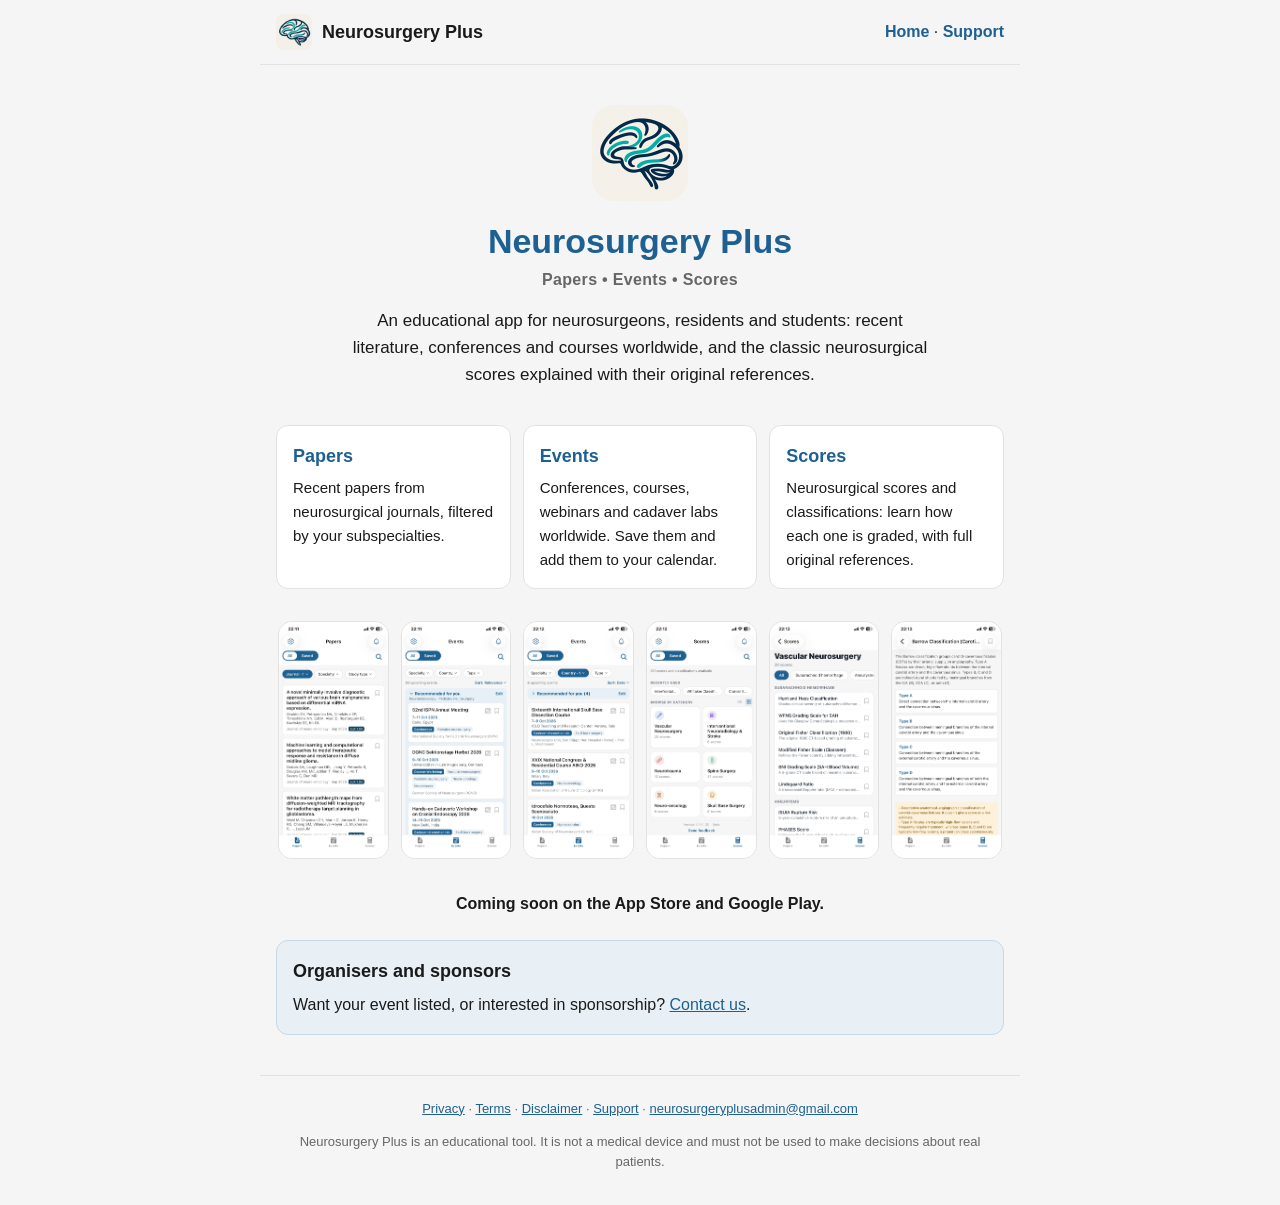
==== index.html @ bbdffee3 "Website: home, legal pages, support Generated by `npm run publish-site` in the app repo (scripts/sit" ====
<!doctype html>
<html lang="en">
<head>
<meta charset="utf-8">
<meta name="viewport" content="width=device-width, initial-scale=1">
<title>Neurosurgery Plus</title>
<meta name="description" content="An educational app for neurosurgeons, residents and students: recent papers, conferences and courses worldwide, and neurosurgical scores with their original references.">
<link rel="canonical" href="https://neurosurgeryplus.com/">
<link rel="icon" type="image/png" sizes="32x32" href="img/favicon-32.png">
<link rel="apple-touch-icon" href="img/apple-touch-icon.png">
<meta name="theme-color" content="#1e6091">
<meta property="og:type" content="website">
<meta property="og:site_name" content="Neurosurgery Plus">
<meta property="og:title" content="Neurosurgery Plus">
<meta property="og:description" content="An educational app for neurosurgeons, residents and students: recent papers, conferences and courses worldwide, and neurosurgical scores with their original references.">
<meta property="og:url" content="https://neurosurgeryplus.com/">
<meta property="og:image" content="https://neurosurgeryplus.com/img/og-image.png">
<meta property="og:image:width" content="1200">
<meta property="og:image:height" content="630">
<meta name="twitter:card" content="summary_large_image">
<link rel="stylesheet" href="style.css">
</head>
<body>
<header class="site-header">
  <a class="brand" href="./"><img src="img/icon-192.png" width="36" height="36" alt="">Neurosurgery Plus</a>
  <nav aria-label="Main"><a href="./">Home</a> · <a href="support/">Support</a></nav>
</header>
<main>
<section class="hero">
  <img src="img/icon-192.png" width="96" height="96" alt="Neurosurgery Plus icon">
  <h1>Neurosurgery Plus</h1>
  <p class="tagline">Papers • Events • Scores</p>
  <p class="intro">An educational app for neurosurgeons, residents and students: recent literature, conferences and courses worldwide, and the classic neurosurgical scores explained with their original references.</p>
</section>
<section class="features">
  <div class="feature"><h2>Papers</h2><p>Recent papers from neurosurgical journals, filtered by your subspecialties.</p></div>
  <div class="feature"><h2>Events</h2><p>Conferences, courses, webinars and cadaver labs worldwide. Save them and add them to your calendar.</p></div>
  <div class="feature"><h2>Scores</h2><p>Neurosurgical scores and classifications: learn how each one is graded, with full original references.</p></div>
</section>
<section class="screens" aria-label="Screenshots">
  <div class="shots">
    <img src="img/screenshot-1-papers.webp" width="924" height="2000" loading="lazy" alt="Papers: recent papers with your journal filter">
    <img src="img/screenshot-2-events.webp" width="924" height="2000" loading="lazy" alt="Events: recommended for you">
    <img src="img/screenshot-3-events-country.webp" width="924" height="2000" loading="lazy" alt="Events filtered by country">
    <img src="img/screenshot-4-scores.webp" width="924" height="2000" loading="lazy" alt="Scores: browse by category">
    <img src="img/screenshot-5-score-list.webp" width="924" height="2000" loading="lazy" alt="Vascular Neurosurgery scores">
    <img src="img/screenshot-6-score.webp" width="924" height="2000" loading="lazy" alt="A classification with its grades explained">
  </div>
</section>
<section class="store">
  <p>Coming soon on the App Store and Google Play.</p>
  <!-- Store badges go here once the app is live: the official "Download on the
       App Store" and "Get it on Google Play" badges, used as Apple's and
       Google's guidelines require, each linking to the store page. -->
</section>
<section class="organisers">
  <h2>Organisers and sponsors</h2>
  <p>Want your event listed, or interested in sponsorship? <a href="mailto:neurosurgeryplusadmin@gmail.com">Contact us</a>.</p>
</section>
</main>
<footer class="site-footer">
  <nav aria-label="Footer">
    <a href="privacy/">Privacy</a> · <a href="terms/">Terms</a> · <a href="disclaimer/">Disclaimer</a> · <a href="support/">Support</a> · <a href="mailto:neurosurgeryplusadmin@gmail.com">neurosurgeryplusadmin@gmail.com</a>
  </nav>
  <p>Neurosurgery Plus is an educational tool. It is not a medical device and must not be used to make decisions about real patients.</p>
</footer>
</body>
</html>
---- style.css ----
/* Neurosurgery Plus website. System fonts only, light and dark mode. */

:root {
  --brand: #1e6091;
  --text: #1a1a1a;
  --muted: #666;
  --bg: #f5f5f5;
  --card: #ffffff;
  --border: #e2e2e2;
  --box-bg: #e8f0f6;
  --box-border: #c6d8e6;
  --link: #1e6091;
}

@media (prefers-color-scheme: dark) {
  :root {
    --brand: #6fa8d6;
    --text: #e8e8e8;
    --muted: #a0a0a0;
    --bg: #121416;
    --card: #1c1f22;
    --border: #2e3338;
    --box-bg: #16283a;
    --box-border: #26445f;
    --link: #8cc0ea;
  }
}

* {
  box-sizing: border-box;
}

html {
  -webkit-text-size-adjust: 100%;
}

body {
  margin: 0;
  background: var(--bg);
  color: var(--text);
  font-family: -apple-system, BlinkMacSystemFont, "Segoe UI", Roboto, "Helvetica Neue", Arial, sans-serif;
  font-size: 16px;
  line-height: 1.6;
}

a {
  color: var(--link);
}

main {
  max-width: 760px;
  margin: 0 auto;
  padding: 24px 16px 40px;
}

/* --- Header and footer --- */

.site-header {
  display: flex;
  align-items: center;
  justify-content: space-between;
  flex-wrap: wrap;
  gap: 8px 16px;
  max-width: 760px;
  margin: 0 auto;
  padding: 14px 16px;
  border-bottom: 1px solid var(--border);
}

.brand {
  display: flex;
  align-items: center;
  gap: 10px;
  color: var(--text);
  font-weight: 700;
  font-size: 18px;
  text-decoration: none;
}

.brand img {
  border-radius: 8px;
}

.site-header nav a {
  font-weight: 600;
  text-decoration: none;
}

.site-footer {
  max-width: 760px;
  margin: 0 auto;
  padding: 20px 16px 32px;
  border-top: 1px solid var(--border);
  font-size: 13px;
  color: var(--muted);
  text-align: center;
}

.site-footer nav {
  line-height: 2;
  overflow-wrap: anywhere;
}

.site-footer p {
  margin: 10px 0 0;
}

/* --- Home --- */

.hero {
  text-align: center;
  padding: 16px 0 8px;
}

.hero img {
  border-radius: 22px;
}

.hero h1 {
  margin: 12px 0 0;
  font-size: 34px;
  line-height: 1.2;
  color: var(--brand);
}

.tagline {
  margin: 6px 0 14px;
  font-weight: 600;
  color: var(--muted);
  letter-spacing: 0.02em;
}

.intro {
  margin: 0 auto;
  max-width: 600px;
  font-size: 17px;
}

.features {
  display: grid;
  grid-template-columns: 1fr;
  gap: 12px;
  margin: 28px 0;
}

@media (min-width: 640px) {
  .features {
    grid-template-columns: repeat(3, 1fr);
  }
}

.feature {
  background: var(--card);
  border: 1px solid var(--border);
  border-radius: 12px;
  padding: 16px;
}

.feature h2 {
  margin: 0 0 6px;
  font-size: 18px;
  color: var(--brand);
}

.feature p {
  margin: 0;
  font-size: 15px;
}

/* Screenshots: a row that scrolls sideways on phones, all six on wide screens. */
.shots {
  display: flex;
  gap: 12px;
  overflow-x: auto;
  scroll-snap-type: x mandatory;
  padding: 4px 2px 12px;
  -webkit-overflow-scrolling: touch;
}

.shots img {
  flex: 0 0 auto;
  width: 46%;
  max-width: 200px;
  height: auto;
  border-radius: 14px;
  border: 1px solid var(--border);
  scroll-snap-align: start;
}

@media (min-width: 760px) {
  .shots {
    overflow-x: visible;
  }

  .shots img {
    flex: 1 1 0;
    width: auto;
    min-width: 0;
  }
}

.store {
  text-align: center;
  margin: 20px 0;
  font-weight: 600;
}

.organisers {
  background: var(--box-bg);
  border: 1px solid var(--box-border);
  border-radius: 12px;
  padding: 16px;
  margin-top: 24px;
}

.organisers h2 {
  margin: 0 0 6px;
  font-size: 18px;
}

.organisers p {
  margin: 0;
}

/* --- Legal and support pages --- */

.legal h1,
.support h1,
.not-found h1 {
  font-size: 28px;
  line-height: 1.25;
  margin: 8px 0 12px;
  color: var(--brand);
}

.legal h2 {
  font-size: 19px;
  line-height: 1.3;
  margin: 28px 0 8px;
}

.legal p,
.legal li {
  overflow-wrap: anywhere;
}

.legal ul {
  padding-left: 22px;
}

.legal li {
  margin-bottom: 4px;
}

.effective {
  color: var(--muted);
  font-size: 14px;
}

.box {
  background: var(--box-bg);
  border: 1px solid var(--box-border);
  border-radius: 12px;
  padding: 4px 18px;
  margin: 18px 0 8px;
}

.box h2 {
  color: var(--brand);
  margin-top: 14px;
}

.support p {
  margin: 0 0 14px;
}
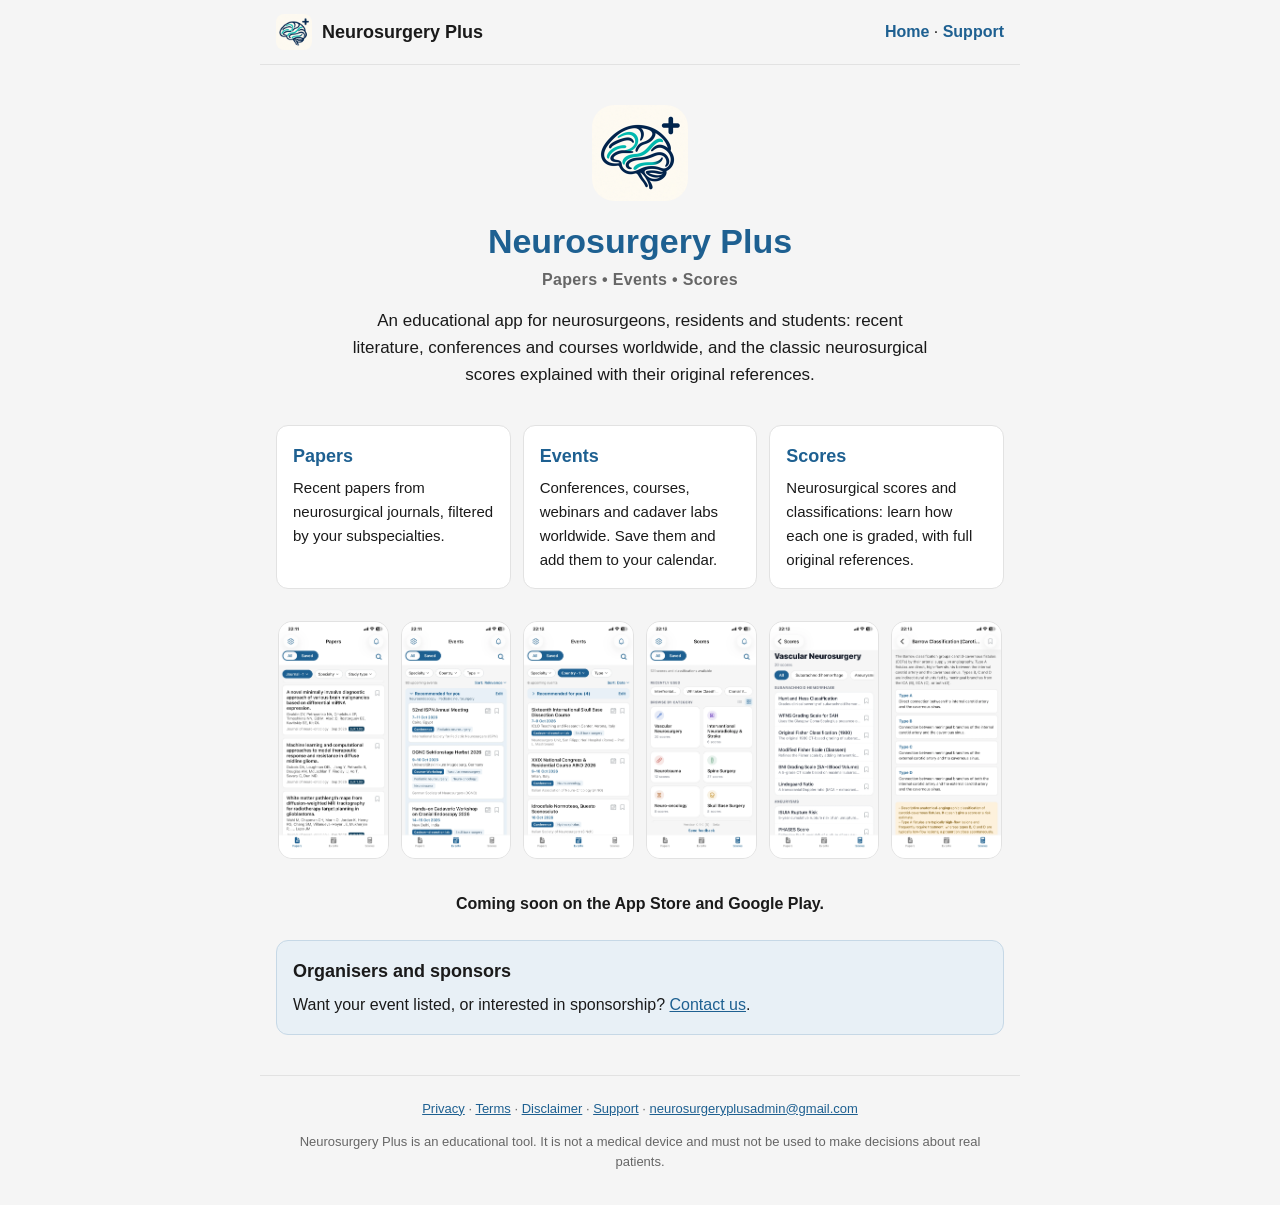
==== commit 4dea826b: "New favicons (favicon.ico, 32, 192, 512, apple-touch-icon) Generated by `npm run publish-site` in th" ====
--- a/index.html
+++ b/index.html
@@ -6,8 +6,11 @@
 <title>Neurosurgery Plus</title>
 <meta name="description" content="An educational app for neurosurgeons, residents and students: recent papers, conferences and courses worldwide, and neurosurgical scores with their original references.">
 <link rel="canonical" href="https://neurosurgeryplus.com/">
+<link rel="icon" href="favicon.ico" sizes="any">
 <link rel="icon" type="image/png" sizes="32x32" href="img/favicon-32.png">
-<link rel="apple-touch-icon" href="img/apple-touch-icon.png">
+<link rel="icon" type="image/png" sizes="192x192" href="img/favicon-192.png">
+<link rel="icon" type="image/png" sizes="512x512" href="img/favicon-512.png">
+<link rel="apple-touch-icon" sizes="180x180" href="img/apple-touch-icon.png">
 <meta name="theme-color" content="#1e6091">
 <meta property="og:type" content="website">
 <meta property="og:site_name" content="Neurosurgery Plus">
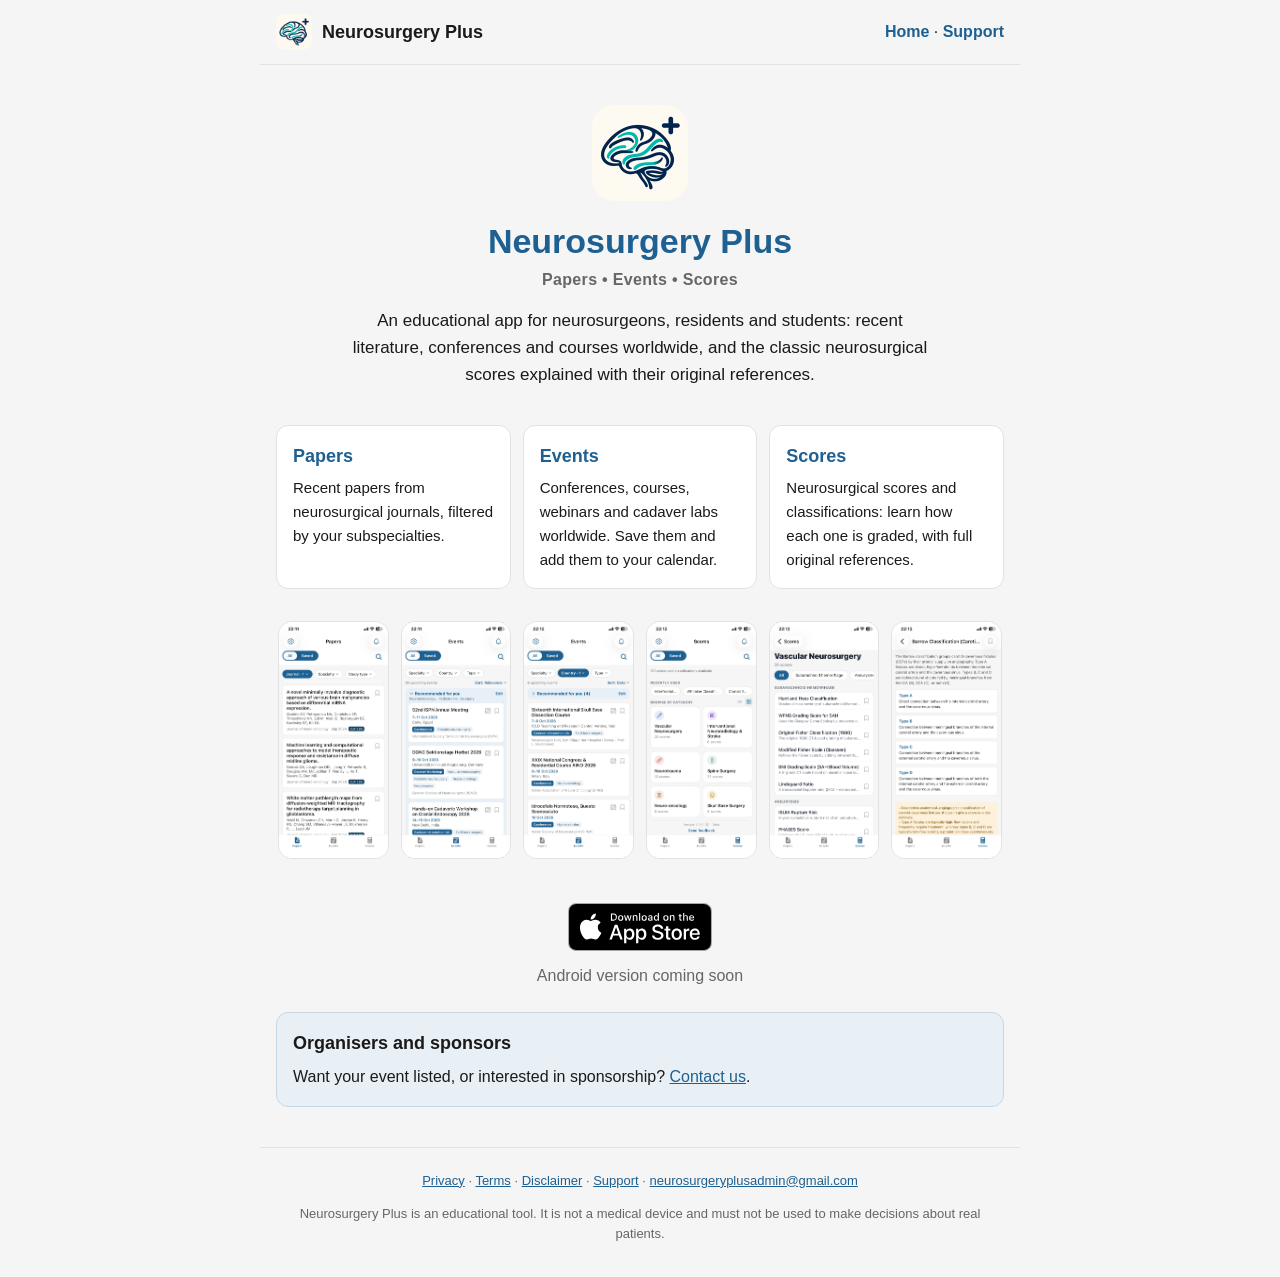
==== commit 67017ef7: "Site: App Store badge and Smart App Banner Co-Authored-By: Claude Opus 5.5 <noreply@anthropic.com>" ====
--- a/index.html
+++ b/index.html
@@ -12,6 +12,7 @@
 <link rel="icon" type="image/png" sizes="512x512" href="img/favicon-512.png">
 <link rel="apple-touch-icon" sizes="180x180" href="img/apple-touch-icon.png">
 <meta name="theme-color" content="#1e6091">
+<meta name="apple-itunes-app" content="app-id=6816378125">
 <meta property="og:type" content="website">
 <meta property="og:site_name" content="Neurosurgery Plus">
 <meta property="og:title" content="Neurosurgery Plus">
@@ -51,10 +52,10 @@
   </div>
 </section>
 <section class="store">
-  <p>Coming soon on the App Store and Google Play.</p>
-  <!-- Store badges go here once the app is live: the official "Download on the
-       App Store" and "Get it on Google Play" badges, used as Apple's and
-       Google's guidelines require, each linking to the store page. -->
+  <a class="app-store-badge" href="https://apps.apple.com/app/id6816378125"><img src="img/download-on-the-app-store.svg" width="144" height="48" alt="Download on the App Store"></a>
+  <p class="android-soon">Android version coming soon</p>
+  <!-- Google Play badge ("Get it on Google Play") goes here once the app is
+       live there, used as Google's guidelines require. -->
 </section>
 <section class="organisers">
   <h2>Organisers and sponsors</h2>
--- a/style.css
+++ b/style.css
@@ -205,6 +205,26 @@
   font-weight: 600;
 }
 
+/* Apple's badge rules: unmodified artwork, at least 40 px high on screen,
+   clear space of a quarter of its height (here 48 px high -> 12 px) with
+   nothing else inside it. */
+.app-store-badge {
+  display: inline-block;
+  padding: 12px;
+  line-height: 0;
+}
+
+.app-store-badge img {
+  height: 48px;
+  width: auto;
+}
+
+.store .android-soon {
+  margin: 0;
+  font-weight: 400;
+  color: var(--muted);
+}
+
 .organisers {
   background: var(--box-bg);
   border: 1px solid var(--box-border);
